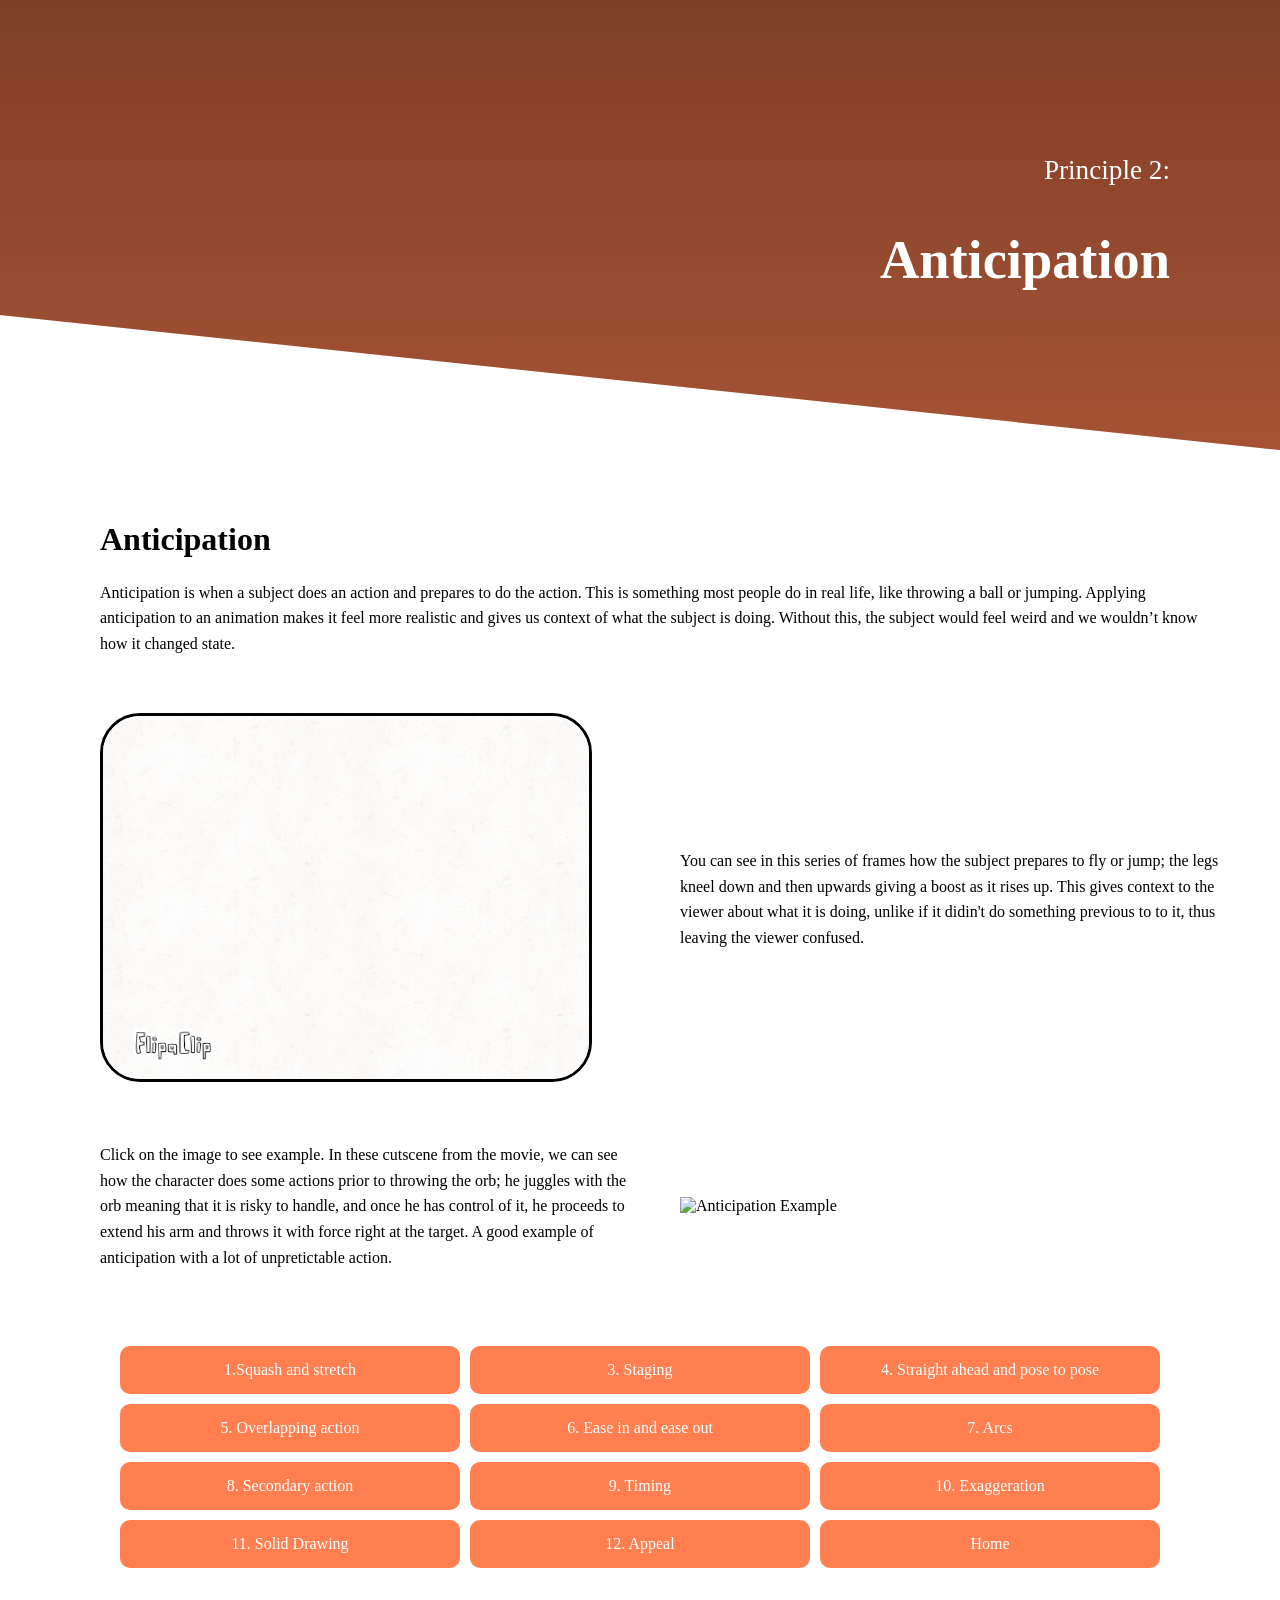
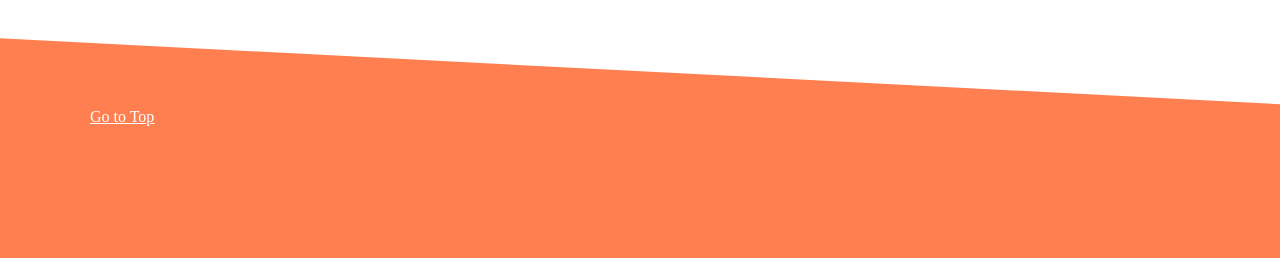
==== anticipation.html @ 8f495430 "Add files via upload" ====
<!DOCTYPE html>
<html lang="en">

<head>

    <meta charset="UTF-8">
    <meta name="viewport" content="width=device-width, initial-scale=1.0">
    <title>12 Principles of Animation: Anticipation</title>
    <link rel="stylesheet" href="css/styling.css">
    

</head>


<body>

    <header class = "principle-header">

      
        <div class = "clipped-container">
            <div class="header-container-principle">
    
                <p>Principle 2:</p>
                <h1> Anticipation</h1>
    
            </div>
            </div>

        </header>

    <nav id="sticky-header">

        <div class="sticky-header-principle">

    
            <a href="#top">Go to Top</a>
            

        </div>

  
    </nav>



    <div class = "clipped-container">

        <main id= "first-hierarchy" >

            <div class="spaceA">
                <h1> Anticipation</h1>
            
                <p>
                    Anticipation is when a subject does an action and prepares to do the action. 
                    This is something most people do in real life, like throwing a ball or jumping. 
                    Applying anticipation to an animation makes it feel more realistic and gives us 
                    context of what the subject is doing. Without this, the subject would feel weird 
                    and we wouldn’t know how it changed state.
                </p>
             </div>
        
                <picture class = "spaceB">
                   
                    <source srcset="pics/anticipate1still.jpg" media="(prefers-reduced-motion: reduce)">
                    <img class = "pre-madeGIF " src="pics/anticipate.GIF" style= "width: 90%;" alt="A body preparing to fly" />
                </picture>
        
          
                <p class ="spaceC"> 
                    You can see in this series of frames how the subject prepares to fly or jump; the legs kneel down 
                    and then upwards giving a boost as it rises up. This gives context to the viewer about what it is doing, 
                    unlike if it didin't do something previous to to it, thus leaving the viewer confused.
                </p>

               <!-- <iframe class ="spaceD" width="560" height="315" src="https://www.youtube.com/embed/TDGiQFRb-og?si=HS0y7c9Oo-D2xTTH" title="Anticipation Example" frameborder="0" allow="accelerometer; autoplay; clipboard-write; encrypted-media; gyroscope; picture-in-picture; web-share" referrerpolicy="strict-origin-when-cross-origin" allowfullscreen></iframe>-->
               <img class ="spaceD" style= "width: 90%;" src="anticShot.png" alt="Anticipation Example">

               <p class="spaceE"> Click on the image to see example. In these cutscene from the movie, we can see how the character does some actions prior to throwing the orb; 
                he juggles with the orb meaning that it is risky to handle, and once he has control of it, he proceeds to extend his arm and 
                throws it with force right at the target. A good example of anticipation with a lot of unpretictable action. 
               </p>


            </main>
    
             <div class = "principles-index">
            <!--grid tabs goes here-->
  
           
            <a href="squashNstretch.html">1.Squash and stretch</a>
            <a href="staging.html"> 3. Staging</a>
            <a href="straightPose.html"> 4. Straight ahead and pose to pose</a>
            <a href="overlap.html">5. Overlapping action </a>
            <a href="easeinNout.html"> 6. Ease in and ease out</a>
            <a href="arcs.html">7. Arcs</a>
            <a href="secondary.html"> 8. Secondary action</a>
            <a href="timing.html"> 9. Timing</a>
            <a href="exaggeration.html">10. Exaggeration</a>
            <a href="solidDrawing.html">11. Solid Drawing</a>
            <a href="appeal.html">12. Appeal</a>
            <a href="index.html"> Home </a>
   
    </div>


    </div>


      <footer>  

        <div class="skipMain">
            <a href="#top">Go to Top</a>
        </div>
       </footer>


       <script src="js/code.js"></script>

</body>
</html>
---- css/styling.css ----
@font-face {
    font-family: "Comfortaa";
    src: url(../fonts/Comfortaa-Bold.ttf) format('truetype');
    src: url(../fonts/Comfortaa-Light.ttf) format('truetype');
    src: url(../fonts/Comfortaa-Regular.ttf) format('truetype');

}

html{

    scroll-behavior: smooth;
  }
  
body{

    font-family: "Comfortaa", regular;
    font-size: 100%;
    margin: 0;
    padding: 0;


}

iframe {

    width: 90%;
}

p {
    line-height: 1.6; 
  }


  
   .home-header {
    height: 50vh;
    background-image: url("../pics/steamboat.jpg");
    background-size: cover;
    background-position: center;
    display: flex;
    clip-path: polygon(
        0 0,
    100% 0,
    100% 100%,
    0 70%
    );
  }
  
  
   .home-header::before {
      content: '';
      position: absolute;
      top: 0;
      left: 0;
      right: 0;
      bottom: 0;
      overflow: hidden;
      /* Add your gradient or solid color overlay here */
      background: linear-gradient(to bottom, rgba(0, 0, 0, 0.5), rgba(0, 0, 0, 0.2)); 
      /*background-color: white;*/
      z-index: -1; /* Puts the overlay behind the header content */
      /*transform: skewY(-6deg); */
      /*transform-origin: bottom left;*/
  }
    


    .principle-header {
    height: 50vh; 
    background-color: coral;
    background-size: cover;
    background-position: center;
    display: flex;
    justify-content: flex-end; /* Aligns content to the right end of the container */
    align-items: center; 
    clip-path: polygon(
        0 0,
    100% 0,
    100% 100%,
    0 70%
    );


  }


  
    .principle-header::before {
      content: '';
      position: absolute;
      top: 0;
      left: 0;
      right: 0;
      bottom: 0;
      overflow: hidden;
      /* Add your gradient or solid color overlay here */
      background: linear-gradient(to bottom, rgba(0, 0, 0, 0.5), rgba(0, 0, 0, 0.2)); 
      /*background-color: white;*/
      z-index: -1; /* Puts the overlay behind the header content */
      /*transform: skewY(-6deg); */
      /*transform-origin: bottom left;*/
  }


#sticky-header{

    position:fixed;
    display: flex;
    align-items: center;
       flex-direction: row;
    background-color: gray;
    border-radius: 10px;
    padding: 0px;
    margin:0px;
  text-align: center;
  height: 90px;
  top: -1000px;
  width:200px;
  right:10%;
  justify-content: center ;
  z-index: 1000;
  transition: top 0.3s; 


}

    #sticky-header.sticky {
        top: 0;
        }
        
.sticky-header-principle{

    display: flex;
    flex-direction: row;
    padding:10px;
    margin-left: 20px;
    margin-right: 20px;
    align-items:center;

}

.sticky-header-principle h1{

 

        font-size: 80%;
        text-align: right; 
        margin:0;
        padding:30px;
        color:white;
    
    

}

.sticky-header-principle a{

 

    font-size: 90%;
    text-align: right; 
    margin:0;
    padding:30px;
    color:white;



}
.sticky-header-principle p{

 

    font-size: 00%;
    text-align: right; 
    margin:0;
    padding:30px;
    color:white;



}

    #home-title-picture{

    display: grid;
    grid-template-columns: auto;

  }

  
.header-container-principle{

    font-size: 120%;
    text-align: right; 
    margin:0;
    padding:30px;
    color:white;


}






/*.skewed-bg {
   
    top: 0;
    bottom: 0;
    right: 0;
    left: 0;
    width: 100%;
    height: 100%;
    background-color: #36D1DC; 
    transform: skewY(-6deg); 
    transform-origin: top left;
}*/



.clipped-container{ 
margin-left: 70px;
margin-right: 70px;
margin-top: 30px;
margin-bottom: 30px;

}
#index-hierarchy{
    
    width:100%;
    display: grid;
    grid-template-columns: 1fr;
    row-gap:10px;
    column-gap: 10px;
    padding:10px;
    justify-content: center;
    text-align: left;
    align-items:center;
    object-fit: cover;
       

}

.spaceA { grid-area: spaceA; }
.spaceB { grid-area: spaceB; }
.spaceC { grid-area: spaceC; }
.spaceD { grid-area: spaceD; }
.spaceE { grid-area: spaceE; }
.spaceF { grid-area: spaceF; }
.spaceG { grid-area: spaceG; }
.spaceH { grid-area: spaceH; }
.spaceI { grid-area: spaceI; }


#first-hierarchy{

    width:100%;
    display: grid;
    grid-template-columns: 1fr;
    grid-template-areas:
    'spaceA'
    'spaceB'
    'spaceC'
    'spaceD'
    'spaceE';
    row-gap:10px;
    column-gap: 10px;
    padding:10px;
    justify-content: center;
    align-items:center;
    object-fit: cover;

}

#second-hierarchy{

    width: 100%;
    display: grid;
    grid-template-columns: 1fr;
    grid-template-areas:
    'spaceA'
    'spaceB'
    'spaceC';
    row-gap:10px;
    column-gap: 10px;
    padding:10px;
    justify-content: center;
    align-items:center;
    object-fit: cover;
    
}

#third-hierarchy{

    width:100%;
    display: grid;
    grid-template-columns: 1fr;
    grid-template-areas:
    'spaceA'
    'spaceB'
    'spaceC'
    'spaceD'
    'spaceE'
    'spaceF'
    'spaceG'
    'spaceH'
    'spaceI';
    row-gap:10px;
    column-gap: 10px;
    padding:10px;
    justify-content: center;
    align-items:center;
    object-fit: cover;
    
}

#fourth-hierarchy{

    width: 100%;
    display: grid;
    grid-template-columns: 1fr;
    grid-template-areas:
    'spaceA'
    'spaceB'
    'spaceC'
    'spaceD'
    'spaceE'
    'spaceF'
    'spaceG';
    row-gap:10px;
    column-gap: 10px;
    padding:10px;
    justify-content: center;
    align-items:center;
    object-fit: cover;
    
}

#fifth-hierarchy{

    width:100%;
    display: grid;
    grid-template-columns: 1fr;
    grid-template-areas:
    'spaceA'
    'spaceB'
    'spaceC'
    'spaceD'
    'spaceE'
    'spaceF'
    'spaceG'
    'spaceH'
    'spaceI';
    row-gap:10px;
    column-gap: 10px;
    padding:10px;
    justify-content: center;
    align-items:center;
    object-fit: cover;
    
}



.pre-madeGIF{

 border-radius: 40px;
 border: 3px solid black;
 width: 90%;
 

}

.principles-index{


    display: grid;
   grid-template-columns: auto;
   text-align: center;
 
   row-gap: 10px;
   column-gap: 10px;


}

.principles-index a {

   color: white;
   background-color: coral;
   text-decoration: none;
   padding: 15px;
   display: block;
   text-align: center;
   border-radius: 10px;

}

.principles-index a:hover{

    color: coral;
    background-color: rgb(255, 199, 178);
    border: none;
    text-decoration: none;
    padding: 15px;
    display: block;
    text-align: center;
    border-radius: 10px;
 
}

footer{

    height: 20vh;
    align-items: center; 
    background-color: coral;
    padding: 20px;
    clip-path: polygon(
        0 0,   
        100% 30%,  
        100% 100%,  
        0 100%  
    );



}

.skipMain{

    margin-left: 70px;
    margin-right: 70px;
    margin-top: 50px;
    margin-bottom: 50px;

}


footer a{

    font-size: 100%;
    color: white;
    text-emphasis: none;

  

}

@media all and (min-width:760px){

       
   /* .sticky-header{

      top: 0px;


      
      }*/

    #home-title-picture{

    
        display: grid;
        grid-template-columns: 1fr 1fr;

    
      }

    #home-title-picture > :last-child{

        justify-self:right;
    }

    #home-title-picture h1{

        font-size: 300%;

    }
    

    .header-container-principle{

        font-size: 150%;
        text-align: right; 
        margin: 0;
        padding:30px; /* Remove default margin for h1 */
        color:white;
    
    }

    .clipped-container{ 
    margin-left: 80px;
    margin-right: 80px;
    margin-top: 30px;
    margin-bottom: 30px;
    
    }

    .index-hierarchy{

        display: grid;
        grid-template-columns: 1fr 1fr;
        margin: 20px;
        row-gap:10px;
        column-gap: 10px;
        padding:10px;
        justify-content: center;
        align-items:center;
        object-fit: cover;
           
    
    }

    .index-hierarchy > :first-child{

      grid-column: 1 / span 2;

  }

  


#first-hierarchy{

    display: grid;
    grid-template-columns: 1fr 1fr;
    grid-template-areas:
    'spaceA spaceA'
    'spaceB spaceC'
    'spaceE spaceD';
    row-gap:40px;
    column-gap: 40px;
    padding:20px;
    justify-content: center;
    align-items:center;
    object-fit: cover;

}

#second-hierarchy{

    display: grid;
    grid-template-columns: 1fr 1fr;
    grid-template-areas:
    'spaceA spaceA'
    'spaceB spaceC';
    row-gap:40px;
    column-gap: 40px;
    padding:20px;
    justify-content: center;
    align-items:center;
    object-fit: cover;
    
}

#third-hierarchy{

    display: grid;
    grid-template-columns: 1fr 1fr;
    grid-template-areas:
    'spaceA spaceA'
    'spaceB spaceC'
    'spaceD spaceD'
    'spaceE spaceF'
    'spaceG spaceG'
    'spaceH spaceI';
    row-gap:40px;
    column-gap: 40px;
    padding:20px;
    justify-content: center;
    align-items:center;
    object-fit: cover;
    
}

#fourth-hierarchy{

    display: grid;
    grid-template-columns: 1fr 1fr;
    grid-template-areas:
    'spaceA spaceA'
    'spaceB spaceC'
    'spaceE spaceD'
    'spaceF spaceG';
    row-gap:40px;
    column-gap: 40px;
    padding:20px;
    justify-content: center;
    align-items:center;
    object-fit: cover;
    
}

#fifth-hierarchy{


    display: grid;
    grid-template-columns: 1fr 1fr;
    grid-template-areas:
    'spaceA spaceA'
    'spaceB spaceC'
    'spaceE spaceD'
    'spaceF spaceG'
    'spaceI spaceH';
    row-gap:40px;
    column-gap: 40px;
    padding:20px;
    justify-content: center;
    align-items:center;
    object-fit: cover;
    
}

iframe {

    width: 90%;
    padding: 5px;
    object-fit: cover;
    align-items: center;
}

  

  .principles-index{

    display: grid;
    grid-template-columns: 1fr 1fr;
    padding: 40px;
    text-align: center;
    row-gap: 10px;
    column-gap: 10px;

  }



}

@media all and (min-width:998px){

    #home-title-picture h1{

        font-size: 350%;

    }
    


    .header-container-principle{

        font-size: 170%;
      
    
    
    }

    .principles-index{

        display: grid;
        grid-template-columns: 1fr 1fr 1fr;
        text-align: center;
        row-gap: 10px;
        column-gap: 10px;
    
      }
    


}

@media screen and (prefers-reduced-motion:reduce){

    html{

        scroll-behavior: auto;
      
      }


#sticky-header{

    transition: none;

}

#sticky-header.sticky {
top: 0; /* Pop into view */
}

    
}

@media (prefers-color-scheme:dark){

   body{
  
    background: rgb(87, 87, 87);

   }
  
    .clipped-container{

    color: white;

  }

   #sticky-header{

   
    background-color: white;

   }

   #sticky-header a{

    color:coral;

   }

.pre-madeGIF{

    border-radius: 40px;
    border: none;
    width: 90%;
    
   
   }

   .principle-header{

    background-color: coral;


   }


   .principle-header::before {

    background: linear-gradient(to bottom, rgba(149, 149, 149, 0.5), rgba(255, 255, 255, 0.2)); 
    
}

.header-container-principle{

   
    color:rgb(145, 71, 45);


}


      

}
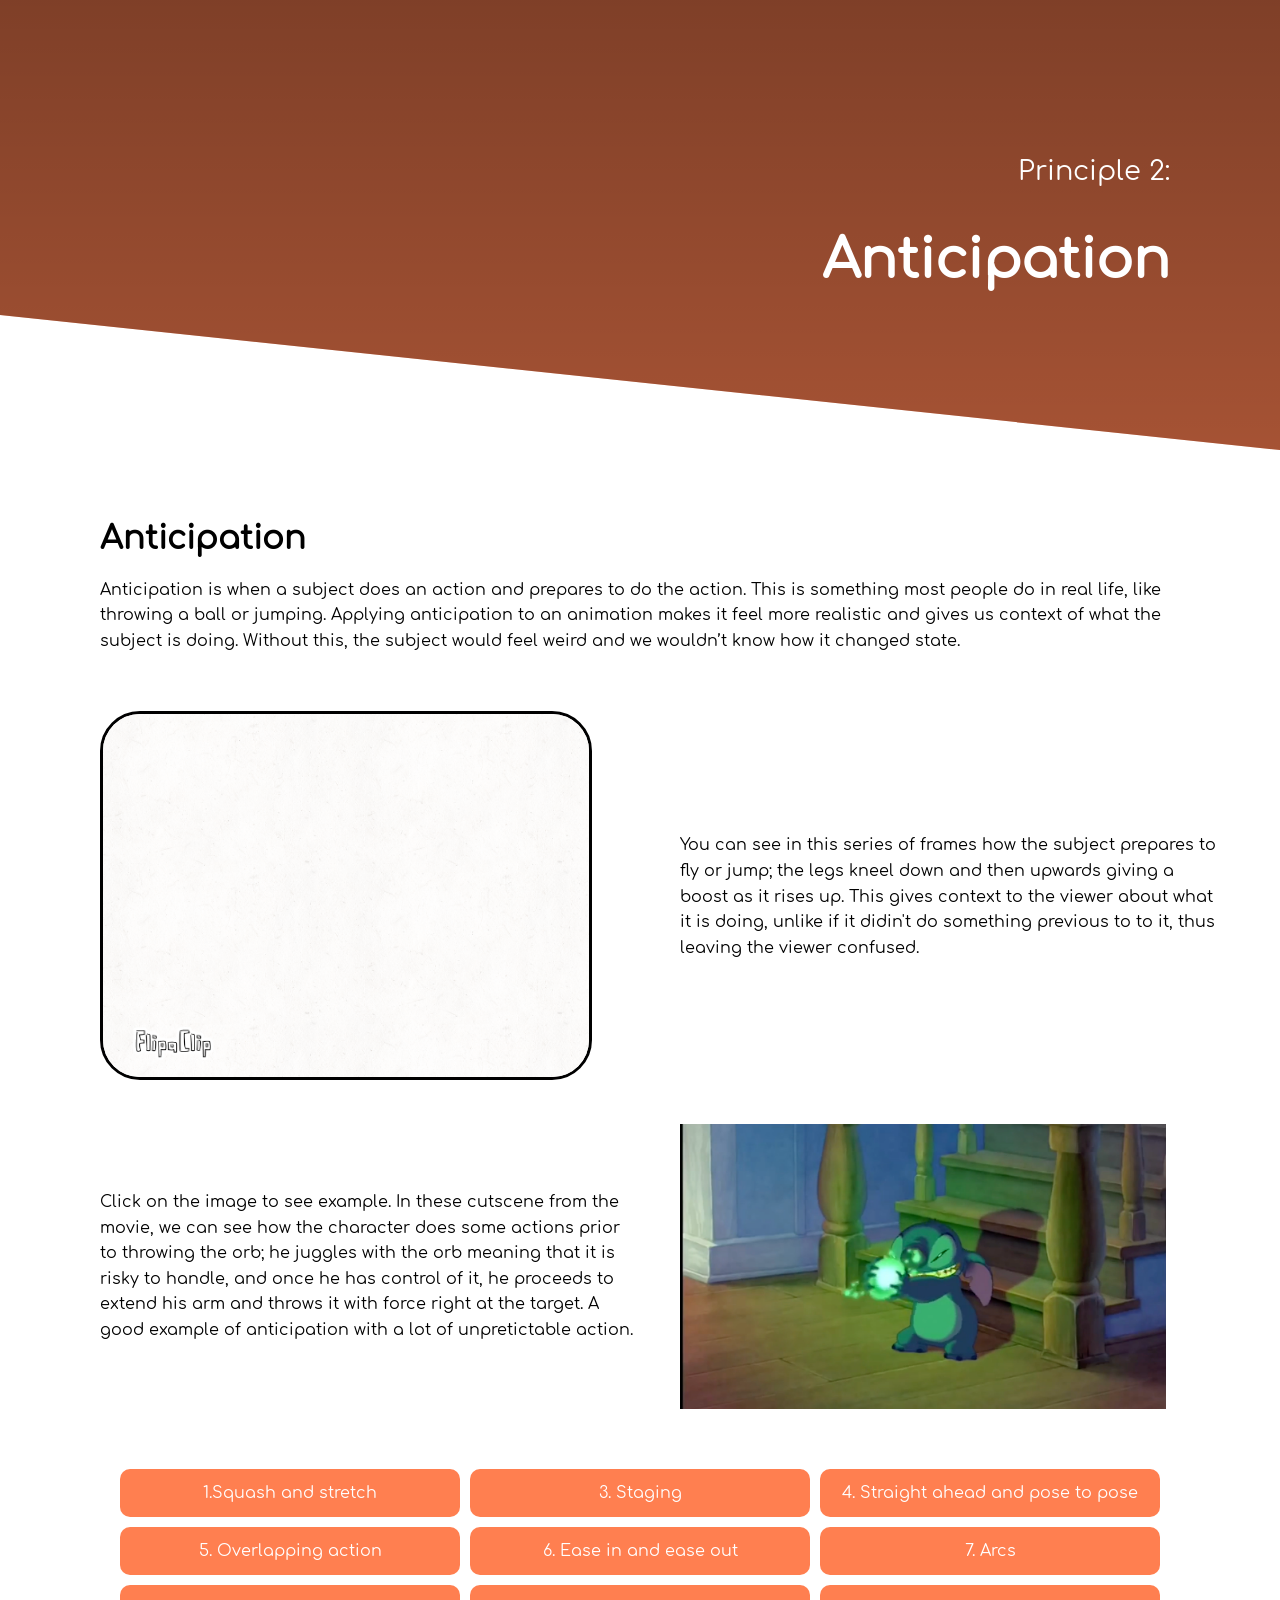
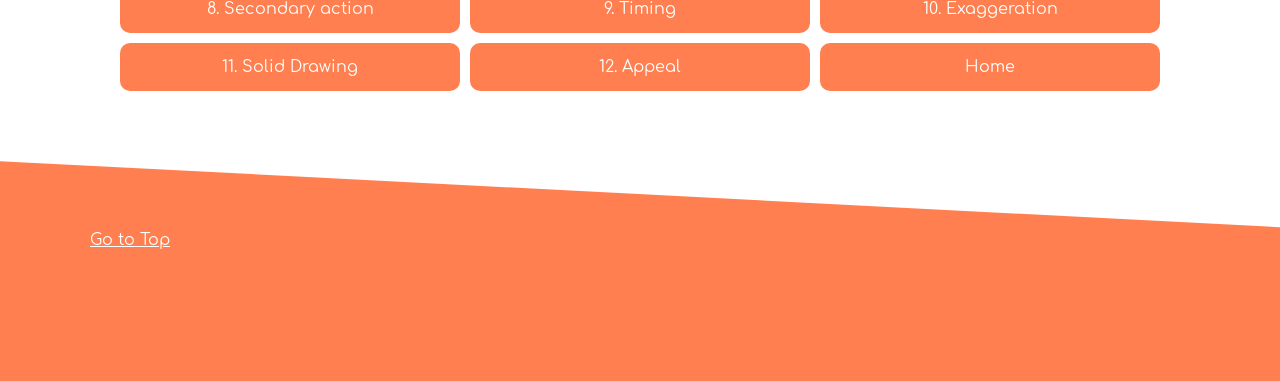
==== commit c77f4741: "Update anticipation.html" ====
--- a/anticipation.html
+++ b/anticipation.html
@@ -73,7 +73,7 @@
                 </p>
 
                <!-- <iframe class ="spaceD" width="560" height="315" src="https://www.youtube.com/embed/TDGiQFRb-og?si=HS0y7c9Oo-D2xTTH" title="Anticipation Example" frameborder="0" allow="accelerometer; autoplay; clipboard-write; encrypted-media; gyroscope; picture-in-picture; web-share" referrerpolicy="strict-origin-when-cross-origin" allowfullscreen></iframe>-->
-               <img class ="spaceD" style= "width: 90%;" src="anticShot.png" alt="Anticipation Example">
+               <img class ="spaceD" style= "width: 90%;" src="pics/anticShot.png" alt="Anticipation Example">
 
                <p class="spaceE"> Click on the image to see example. In these cutscene from the movie, we can see how the character does some actions prior to throwing the orb; 
                 he juggles with the orb meaning that it is risky to handle, and once he has control of it, he proceeds to extend his arm and 
@@ -117,4 +117,4 @@
        <script src="js/code.js"></script>
 
 </body>
-</html>+</html>
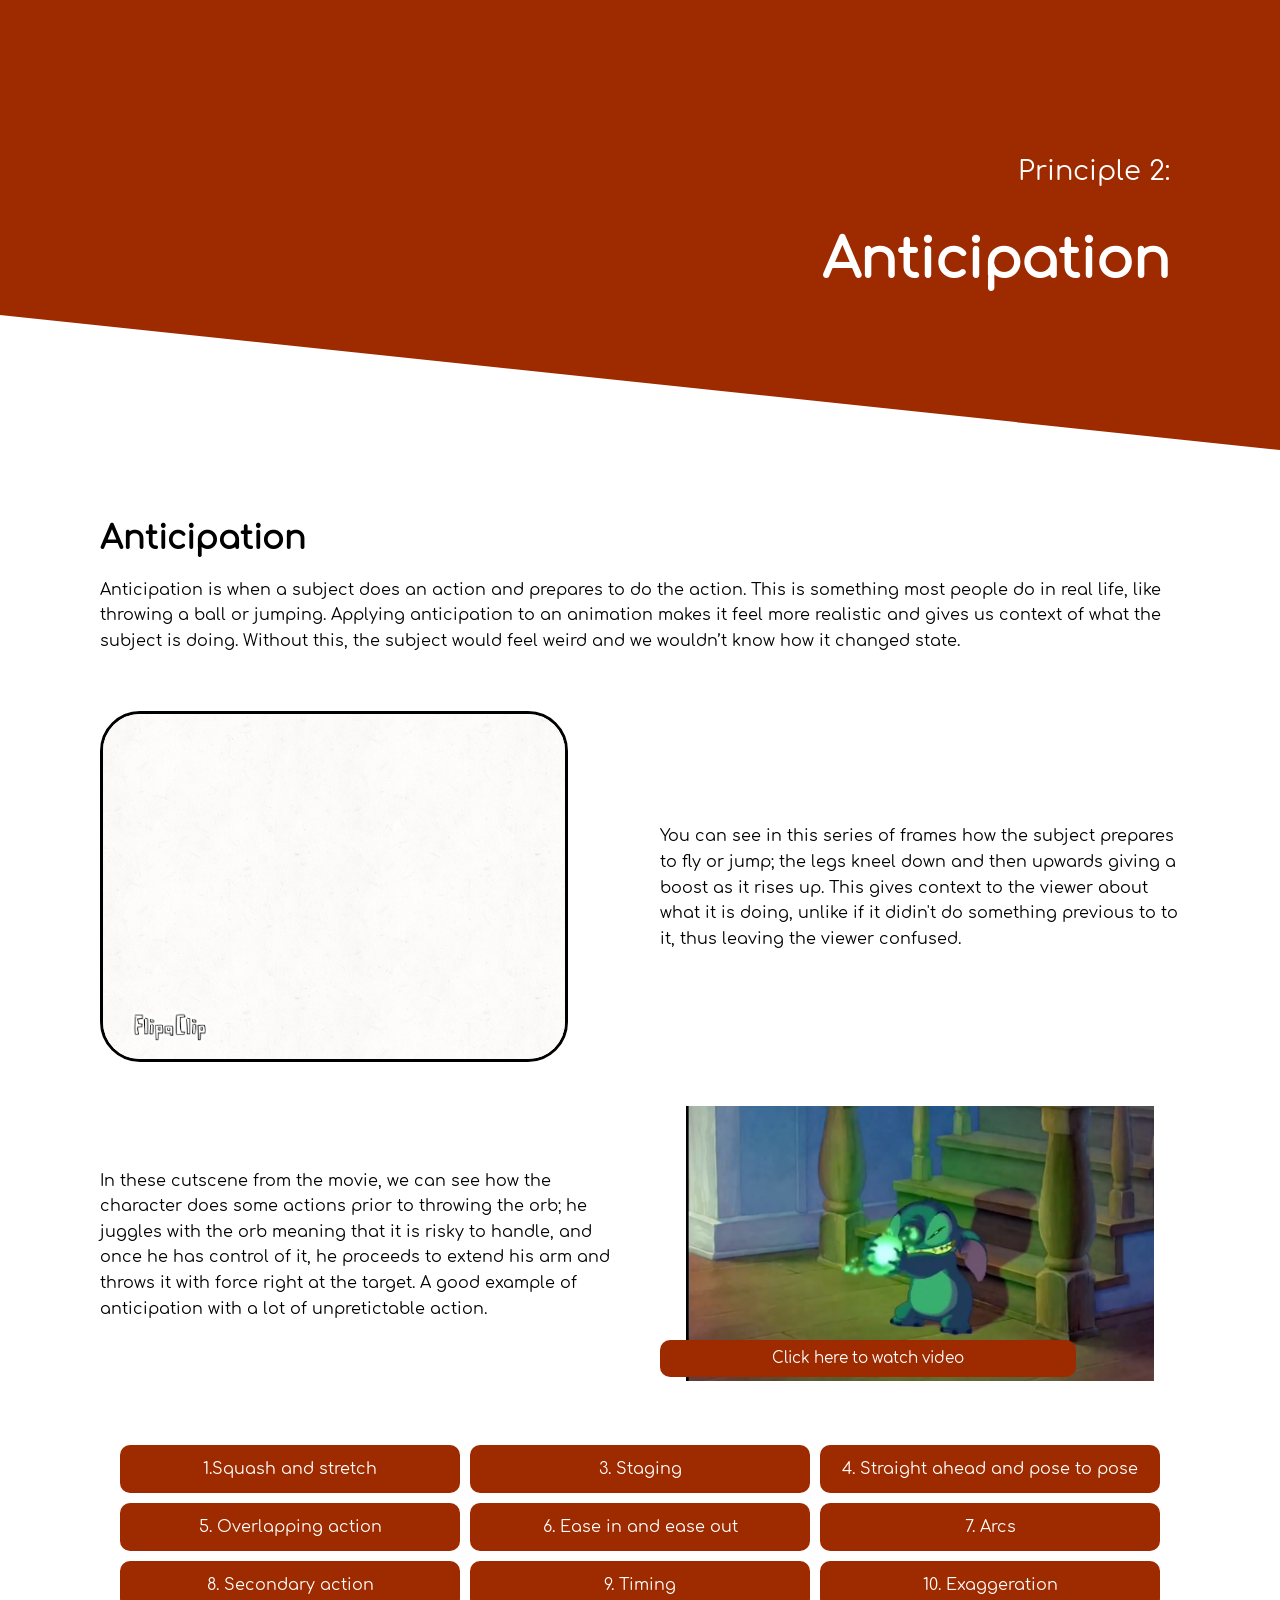
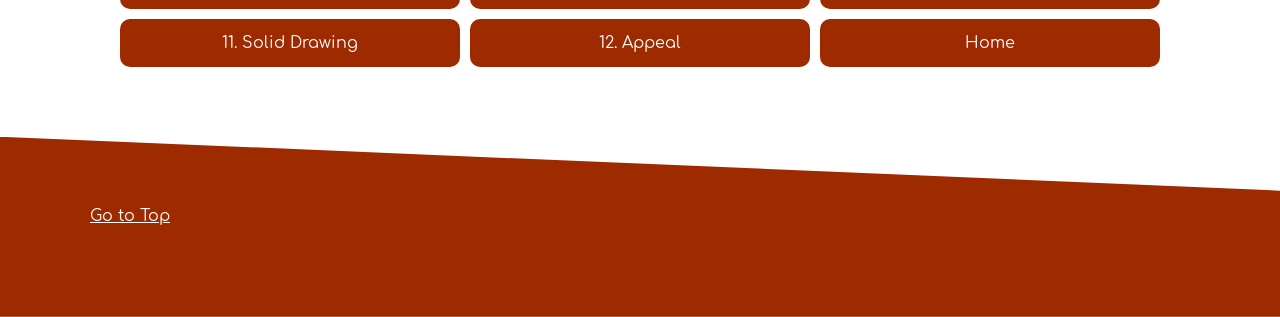
==== commit c538b1ea: "Update anticipation.html" ====
--- a/anticipation.html
+++ b/anticipation.html
@@ -73,9 +73,11 @@
                 </p>
 
                <!-- <iframe class ="spaceD" width="560" height="315" src="https://www.youtube.com/embed/TDGiQFRb-og?si=HS0y7c9Oo-D2xTTH" title="Anticipation Example" frameborder="0" allow="accelerometer; autoplay; clipboard-write; encrypted-media; gyroscope; picture-in-picture; web-share" referrerpolicy="strict-origin-when-cross-origin" allowfullscreen></iframe>-->
-               <img class ="spaceD" style= "width: 90%;" src="pics/anticShot.png" alt="Anticipation Example">
-
-               <p class="spaceE"> Click on the image to see example. In these cutscene from the movie, we can see how the character does some actions prior to throwing the orb; 
+               <figure class="spaceD">
+               <a href=" https://www.youtube.com/watch?v=TDGiQFRb-og" target="_blank" rel="noopener noreferrer"><img style= "width: 90%;" src="pics/anticShot.png" alt="Anticipation Example">
+                <figcaption>Click here to watch video</figcaption></a>
+               </figure>
+               <p class="spaceE"> In these cutscene from the movie, we can see how the character does some actions prior to throwing the orb; 
                 he juggles with the orb meaning that it is risky to handle, and once he has control of it, he proceeds to extend his arm and 
                 throws it with force right at the target. A good example of anticipation with a lot of unpretictable action. 
                </p>
--- a/css/styling.css
+++ b/css/styling.css
@@ -1,220 +1,257 @@
 @font-face {
-    font-family: "Comfortaa";
-    src: url(../fonts/Comfortaa-Bold.ttf) format('truetype');
-    src: url(../fonts/Comfortaa-Light.ttf) format('truetype');
-    src: url(../fonts/Comfortaa-Regular.ttf) format('truetype');
-
-}
+  font-family: "Comfortaa";
+  src: url(../fonts/Comfortaa-Bold.ttf) format('truetype');
+  src: url(../fonts/Comfortaa-Light.ttf) format('truetype');
+  src: url(../fonts/Comfortaa-Regular.ttf) format('truetype');
+
+}
+
 
 html{
 
-    scroll-behavior: smooth;
-  }
-  
+scroll-behavior: smooth;
+box-sizing:border-box;
+}
+* {
+
+    box-sizing: inherit;
+}
+
+
 body{
 
-    font-family: "Comfortaa", regular;
-    font-size: 100%;
-    margin: 0;
-    padding: 0;
+  font-family: "Comfortaa", regular;
+  font-size: 100%;
+  margin: 0;
+  padding: 0;
 
 
 }
 
 iframe {
 
-    width: 90%;
+  width: 90%;
 }
 
 p {
-    line-height: 1.6; 
-  }
-
-
-  
-   .home-header {
-    height: 50vh;
-    background-image: url("../pics/steamboat.jpg");
-    background-size: cover;
-    background-position: center;
-    display: flex;
-    clip-path: polygon(
-        0 0,
-    100% 0,
-    100% 100%,
-    0 70%
-    );
-  }
-  
-  
-   .home-header::before {
-      content: '';
-      position: absolute;
+  line-height: 1.6; 
+}
+
+
+
+ .home-header {
+  height: 50vh;
+  background-image: url("../pics/steamboat.jpg");
+  background-size: cover;
+  background-position: center;
+  display: flex;
+  clip-path: polygon(
+      0 0,
+  100% 0,
+  100% 100%,
+  0 70%
+  );
+}
+
+
+ .home-header::before {
+    content: '';
+    position: absolute;
+    top: 0;
+    left: 0;
+    right: 0;
+    bottom: 0;
+    overflow: hidden;
+    /* Add your gradient or solid color overlay here */
+    background: linear-gradient(to bottom, rgba(0, 0, 0, 0.5), rgba(0, 0, 0, 0.2)); 
+    /*background-color: white;*/
+    z-index: -1; /* Puts the overlay behind the header content */
+    /*transform: skewY(-6deg); */
+    /*transform-origin: bottom left;*/
+}
+  
+
+
+  .principle-header {
+  height: 50vh; 
+  background-color:#9E2A00;
+  background-size: cover;
+  background-position: center;
+  display: flex;
+  justify-content: flex-end; /* Aligns content to the right end of the container */
+  align-items: center; 
+  clip-path: polygon(
+      0 0,
+  100% 0,
+  100% 100%,
+  0 70%
+  );
+
+
+}
+
+
+
+ /* .principle-header::before {
+    content: '';
+    position: absolute;
+    top: 0;
+    left: 0;
+    right: 0;
+    bottom: 0;
+    overflow: hidden;
+    /* Add your gradient or solid color overlay here */
+   /* background: linear-gradient(to bottom, rgba(0, 0, 0, 0.5), rgba(0, 0, 0, 0.4)); 
+
+    z-index: -1; /* Puts the overlay behind the header content */
+    /*transform: skewY(-6deg); */
+    /*transform-origin: bottom left;
+}*/
+
+#sticky-header{
+
+  
+  /*position:fixed;
+  display: flex;
+  align-items: center;
+
+     flex-direction: row;
+  background-color: gray;
+  border-radius: 10px;
+  padding: 0px;
+  margin:0px;
+text-align: center;
+height: 90px;
+top: -1000px;
+width:200px;
+right:10%;
+justify-content: center ;
+z-index: 1000;
+  clip-path: polygon(
+  0 0,   
+  100% 30%,  
+  100% 100%,  
+  0 100%  
+);*/
+
+background-image: url('../pics/steamboat.jpg');
+background-size: cover;
+background-position: center;
+position:  fixed; /* Essential for positioning the pseudo-element overlay */
+display: flex;
+justify-content: flex-end; /* Aligns content to the right */
+align-items: center; 
+
+color: white;
+padding: 20px;
+text-align: center;
+height: 90px;
+top: -1000px;
+width:100%;
+z-index: 1000;
+clip-path: polygon(
+0 0,   
+100% 0%,  
+100% 100%,  
+0 20%  );
+
+transition: top 0.3s; 
+
+
+}
+#sticky-header::before {
+  content: '';
+  position: absolute;
+  top: 0;
+  left: 0;
+  right: 0;
+  bottom: 0;
+  /* Add your gradient or solid color overlay here */
+  background: linear-gradient(to bottom, rgba(0, 0, 0, 0.7), rgba(0, 0, 0, 0.4)); 
+  z-index: -1; /* Puts the overlay behind the header content */
+}
+
+
+
+  #sticky-header.sticky {
       top: 0;
-      left: 0;
-      right: 0;
-      bottom: 0;
-      overflow: hidden;
-      /* Add your gradient or solid color overlay here */
-      background: linear-gradient(to bottom, rgba(0, 0, 0, 0.5), rgba(0, 0, 0, 0.2)); 
-      /*background-color: white;*/
-      z-index: -1; /* Puts the overlay behind the header content */
-      /*transform: skewY(-6deg); */
-      /*transform-origin: bottom left;*/
-  }
-    
-
-
-    .principle-header {
-    height: 50vh; 
-    background-color: coral;
-    background-size: cover;
-    background-position: center;
-    display: flex;
-    justify-content: flex-end; /* Aligns content to the right end of the container */
-    align-items: center; 
-    clip-path: polygon(
-        0 0,
-    100% 0,
-    100% 100%,
-    0 70%
-    );
-
-
-  }
-
-
-  
-    .principle-header::before {
-      content: '';
-      position: absolute;
-      top: 0;
-      left: 0;
-      right: 0;
-      bottom: 0;
-      overflow: hidden;
-      /* Add your gradient or solid color overlay here */
-      background: linear-gradient(to bottom, rgba(0, 0, 0, 0.5), rgba(0, 0, 0, 0.2)); 
-      /*background-color: white;*/
-      z-index: -1; /* Puts the overlay behind the header content */
-      /*transform: skewY(-6deg); */
-      /*transform-origin: bottom left;*/
-  }
-
-
-#sticky-header{
-
-    position:fixed;
-    display: flex;
-    align-items: center;
-       flex-direction: row;
-    background-color: gray;
-    border-radius: 10px;
-    padding: 0px;
-    margin:0px;
-  text-align: center;
-  height: 90px;
-  top: -1000px;
-  width:200px;
-  right:10%;
-  justify-content: center ;
-  z-index: 1000;
-  transition: top 0.3s; 
-
-
-}
-
-    #sticky-header.sticky {
-        top: 0;
-        }
-        
+      }
+      
+      
 .sticky-header-principle{
 
-    display: flex;
-    flex-direction: row;
-    padding:10px;
-    margin-left: 20px;
-    margin-right: 20px;
-    align-items:center;
-
-}
-
-.sticky-header-principle h1{
-
+  display: flex;
+  border-radius: 5px;
+  flex-direction: row;
+  padding:10px;
+  margin-left: 20px;
+  margin-right: 40px;
+  align-items:center;
+
+}
+
+
+
+.sticky-header-principle a{
+
+
+
+  font-size: 90%;
+  text-align: right; 
+  margin:0;
+  padding:10px;
+  color: #9E2A00;
+  border-radius:20px;
+  background-color: white;
+
+
+
+
+}
+
+
+  #home-title-picture{
+
+  display: grid;
+  grid-template-columns: auto;
+
+}
+
+#home-title-picture h2{
+
+  font-size: 120%;
+
+}
+
+
+
+.header-container-principle{
+
+  font-size: 100%;
+  text-align: right; 
+  margin:0;
+  padding:0px;
+  color:white;
+
+
+}
+
+
+
+
+
+
+/*.skewed-bg {
  
-
-        font-size: 80%;
-        text-align: right; 
-        margin:0;
-        padding:30px;
-        color:white;
-    
-    
-
-}
-
-.sticky-header-principle a{
-
- 
-
-    font-size: 90%;
-    text-align: right; 
-    margin:0;
-    padding:30px;
-    color:white;
-
-
-
-}
-.sticky-header-principle p{
-
- 
-
-    font-size: 00%;
-    text-align: right; 
-    margin:0;
-    padding:30px;
-    color:white;
-
-
-
-}
-
-    #home-title-picture{
-
-    display: grid;
-    grid-template-columns: auto;
-
-  }
-
-  
-.header-container-principle{
-
-    font-size: 120%;
-    text-align: right; 
-    margin:0;
-    padding:30px;
-    color:white;
-
-
-}
-
-
-
-
-
-
-/*.skewed-bg {
-   
-    top: 0;
-    bottom: 0;
-    right: 0;
-    left: 0;
-    width: 100%;
-    height: 100%;
-    background-color: #36D1DC; 
-    transform: skewY(-6deg); 
-    transform-origin: top left;
+  top: 0;
+  bottom: 0;
+  right: 0;
+  left: 0;
+  width: 100%;
+  height: 100%;
+  background-color: #36D1DC; 
+  transform: skewY(-6deg); 
+  transform-origin: top left;
 }*/
 
 
@@ -225,20 +262,25 @@
 margin-top: 30px;
 margin-bottom: 30px;
 
-}
+
+}
+
+
 #index-hierarchy{
-    
-    width:100%;
-    display: grid;
-    grid-template-columns: 1fr;
-    row-gap:10px;
-    column-gap: 10px;
-    padding:10px;
-    justify-content: center;
-    text-align: left;
-    align-items:center;
-    object-fit: cover;
-       
+  
+
+  width: 100%;
+  display: grid;
+  grid-template-columns: 1fr;
+  row-gap:10px;
+  column-gap: 10px;
+  padding:10px;
+  justify-content: center;
+  text-align: left;
+  align-items:center;
+  object-fit: cover;
+
+     
 
 }
 
@@ -255,507 +297,1143 @@
 
 #first-hierarchy{
 
-    width:100%;
-    display: grid;
-    grid-template-columns: 1fr;
-    grid-template-areas:
-    'spaceA'
-    'spaceB'
-    'spaceC'
-    'spaceD'
-    'spaceE';
-    row-gap:10px;
-    column-gap: 10px;
-    padding:10px;
-    justify-content: center;
-    align-items:center;
-    object-fit: cover;
+  width:100%;
+  display: grid;
+  grid-template-columns: 1fr;
+  grid-template-areas:
+  'spaceA'
+  'spaceB'
+  'spaceC'
+  'spaceD'
+  'spaceE';
+  row-gap:10px;
+  column-gap: 10px;
+  padding:10px;
+  justify-content: center;
+  align-items:center;
+  object-fit: cover;
 
 }
 
 #second-hierarchy{
 
-    width: 100%;
-    display: grid;
-    grid-template-columns: 1fr;
-    grid-template-areas:
-    'spaceA'
-    'spaceB'
-    'spaceC';
-    row-gap:10px;
-    column-gap: 10px;
-    padding:10px;
-    justify-content: center;
-    align-items:center;
-    object-fit: cover;
+  width: 100%;
+  display: grid;
+  grid-template-columns: 1fr;
+  grid-template-areas:
+  'spaceA'
+  'spaceB'
+  'spaceC';
+  row-gap:10px;
+  column-gap: 10px;
+  padding:10px;
+  justify-content: center;
+  align-items:center;
+  object-fit: cover;
+  
+}
+
+#third-hierarchy{
+
+  width:100%;
+  display: grid;
+  grid-template-columns: 1fr;
+  grid-template-areas:
+  'spaceA'
+  'spaceB'
+  'spaceC'
+  'spaceD'
+  'spaceE'
+  'spaceF'
+  'spaceG'
+  'spaceH'
+  'spaceI';
+  row-gap:10px;
+  column-gap: 10px;
+  padding:10px;
+  justify-content: center;
+  align-items:center;
+  object-fit: cover;
+  
+}
+
+#fourth-hierarchy{
+
+  width: 100%;
+  display: grid;
+  grid-template-columns: 1fr;
+  grid-template-areas:
+  'spaceA'
+  'spaceB'
+  'spaceC'
+  'spaceD'
+  'spaceE'
+  'spaceF'
+  'spaceG';
+  row-gap:10px;
+  column-gap: 10px;
+  padding:10px;
+  justify-content: center;
+  align-items:center;
+  object-fit: cover;
+  
+}
+
+#fifth-hierarchy{
+
+  width:100%;
+  display: grid;
+  grid-template-columns: 1fr;
+  grid-template-areas:
+  'spaceA'
+  'spaceB'
+  'spaceC'
+  'spaceD'
+  'spaceE'
+  'spaceF'
+  'spaceG'
+  'spaceH'
+  'spaceI';
+  row-gap:10px;
+  column-gap: 10px;
+  padding:10px;
+  justify-content: center;
+  align-items:center;
+  object-fit: cover;
+  
+}
+
+.types-tab{
+
+/*border: 5px solid  #9E2A00;*/
+width: 100%;
+height:900px;
+margin: 30x 0px 30px 0px;
+outline: 6px solid #9E2A00; 
+border-radius: 15px;
+outline-offset: 0px; 
+
+
+
+}
+
+.types-tab img{
+
+  width: 100%;      /* Image takes the full width of its container */
+  height: auto;     /* Height is automatically calculated to maintain aspect ratio */
+  max-width: 500px
+  
+}
+
+
+
+.sidebar{
+
+
+width:125px;
+flex-shrink: 0;
+
+border: none;
+width: 100%;
+outline: none;
+cursor: pointer;
+
+}
+
+
+.tab-button{
+
+display: block;
+font-family: "Comfortaa", regular;
+padding: 10px;
+color: white;
+background:  #9E2A00;
+border: none;
+width: 100%;
+outline: none;
+cursor: pointer;
+
+}
+
+
+.tab-button:hover{
+
+ color: white;
+ text-decoration: underline;
+
+
+}
+
+.tab-button:active{
+
+background:  rgb(255, 199, 178);
+color: #9E2A00;
+
+
+}
+
+
+.tab-button--active{
+
+ background:  rgb(255, 199, 178);
+color: #9E2A00;
+
+}
+
+.tab-button--active:hover{
+
+ background:  rgb(255, 199, 178);
+color: #9E2A00;
+text-decoration: underline;
+
+}
+
+.tab{
+
+  width:100%;
+  height:80.8%;
+  background-color:  rgb(255, 199, 178);
+  font-size: 80%;
+  color:#9E2A00;
+   display: grid;
+  grid-template-columns: 1fr;
+  padding: 40px;
+  row-gap: 10px; 
+   margin-bottom: 20px;
+  justify-content: center;
+  align-items:center;
+  object-fit: cover;
+  text-align: start;
+  display: none;
+
+
+}
+
+
+.tab h3 {
+
+ font-size:150%;
+     
+}
+
+
+
+
+.tab--active{
+
+  display: grid;
+
+}
+
+
+.pre-madeGIF{
+
+border-radius: 40px;
+border: 3px solid black;
+width: 90%;
+
+
+}
+
+.sidebar{
+
+display: grid;
+flex-shrink: 0;
+
+border: none;
+width: 100%;
+outline: none;
+cursor: pointer;
+
+}
+
+
+/*.scroll-types{
+ --spacer:2rem;
+ display:grid;
+ gap: var(--spacer);
+ grid-auto-flow: column;
+ grid-auto-columns: minmax(250px,21%);
+ padding: 0 var(--spacer) var(--spacer);
+ overflow-x: auto;
+ overscroll-behavior-inline: contain;
+ width:100%;
+ max-width: 100%;
+ display:grid;
+ grid-auto-flow: column;
+ grid-auto-columns: minmax(260px,300px);
+ gap: 2rem;
+ overflow-x: auto;
+ scroll-snap-type: x mandatory;
+
+}
+
+/*.scroll-types{
+
+max-height: 400px;
+max-width: 100%;
+display: flex;
+overflow: auto;
+width:70vw;
+justify-content: center;
+justify-self: center;
+overflow-x: hidden;
+
+}
+
+.slider{
+
+ columns:40ch;
+ max-height: 100%;
+ padding: 10px;
+ overflow-x: auto;
+
+}
+
+.scroll-types::-webkit-scrollbar{
+
+width: 0;
+
+}*/
+
+/*.item{
+
+width:100%;
+
+grid-template-columns: 1fr;
+line-height: 110px;
+text-align: center;
+background-color: rgb(255, 199, 178);
+border: 5px solid  #9E2A00;
+justify-content: center;
+justify-items: center;
+align-items: center;
+border-radius: 10px;
+margin-right:2px;
+/*scroll-snap-align: start;
+display: grid; 
+gap: var(--spacer);
+padding: var(--spacer);
+background: var(--surface-2);
+border-radius: 10px;
+background-color: rgb(255, 199, 178);
+justify-content: center;
+justify-items: center;
+align-items: center;
+
+
+
+
+}
+
+.item > img {
+
+ inline-size: 100%;
+ justify-content: center;
+ aspect-ratio: 16 / 9;
+ object-fit: cover;
+
+
+}
+
+.snaps-inline{
+
+ scroll-snap-type: inline mandatory;
+ transition: 0.3s; 
+
+}
+
+.snaps-inline > *{
+
+scroll-snap-align: start;
+scroll-padding-inline: var(--spacer);
+
+}
+
+.item h3{
+
+font-size: 100%;
+
+color: #9E2A00;
+justify-content: center;
+text-align: center;
+
+}
+
+.item p{
+
+ font-size: 80%;
+ width: 70%;
+ color: #9E2A00;
+ justify-content: center;
+ text-align: center;
+
+}*/
+
+figure {
+  display: inline-block;
+  margin: 0;
+  position: relative;
+  text-align: center;
+  justify-content: center;
+  align-items: center;
+}
+
+figcaption {
+  position: absolute;
+  bottom: 0.5em;
+  left: 0;
+  padding: 10px;
+  color: white;
+  border-radius: 10px;
+  background-color: #9E2A00;
+  width: 80%;
+  font-size: 70%;
+}
+
+.principles-index{
+
+
+  display: grid;
+ grid-template-columns: auto;
+ text-align: center;
+ row-gap: 10px;
+ column-gap: 10px;
+
+
+}
+
+.principles-index a {
+
+ color: white;
+  background-color:#9E2A00;
+ text-decoration: none;
+ padding: 15px;
+ display: block;
+ text-align: center;
+ border-radius: 10px;
+
+}
+
+.principles-index a:hover{
+
+  color: #9E2A00;
+  background-color: rgb(255, 199, 178);
+  border: none;
+  text-decoration: none;
+  padding: 15px;
+  display: block;
+  text-align: center;
+  border-radius: 10px;
+
+}
+
+.principles-index a:focus{
+
+  color: #9E2A00;
+  background-color: rgb(255, 199, 178);
+  border: none;
+  text-decoration: none;
+  padding: 15px;
+  display: block;
+  text-align: center;
+  border-radius: 10px;
+
+}
+
+footer{
+
+  height: 20vh;
+  align-items: center; 
+  background-color:#9E2A00;
+  padding: 20px;
+  clip-path: polygon(
+      0 0,   
+      100% 30%,  
+      100% 100%,  
+      0 100%  
+  );
+
+
+
+}
+
+.skipMain{
+
+  margin-left: 70px;
+  margin-right: 70px;
+  margin-top: 50px;
+  margin-bottom: 50px;
+
+}
+
+
+footer a{
+
+  font-size: 100%;
+  color: white;
+  text-emphasis: none;
+
+
+
+}
+
+/*@media all and (min-width:450px){
+
+  .types-tab{
+  
+  height:670px;
+  
+  
+  
+  }
+  
+  .tab{
+  
+    height:74.2%;
+  
+  
+  }
+  }
+  
+
+@media all and (min-width:500px){
+
+.types-tab{
+
+height:700px;
+
+
+
+}
+
+.tab{
+
+  height:75.5%;
+
+
+}
+}
+
+@media all and (min-width:670px){
+
+  .types-tab{
+  
+  height:750px;
+  
+  
+  
+  }
+  
+  .tab{
+  
+    height:77%;
+  
+  
+  }
+  }
+
+  */
+
+
+@media all and (min-width:420px){
+
+.header-container-principle{
+
+  font-size: 120%;
+  padding:20px;
+
+
+}
+
+  
+}
+
+@media all and (min-width:760px){
+
+     
+ /* .sticky-header{
+
+    top: 0px;
+
+
     
+    }*/
+
+  #home-title-picture{
+
+  
+      display: grid;
+      grid-template-columns: 1fr 1fr;
+
+  
+    }
+
+  #home-title-picture > :last-child{
+
+      justify-self:right;
+  }
+
+  #home-title-picture h1{
+
+      font-size: 300%;
+
+  }
+  
+
+  .header-container-principle{
+
+      font-size: 150%;
+      text-align: right; 
+      margin: 0;
+      padding:30px; /* Remove default margin for h1 */
+      color:white;
+  
+  }
+
+  .clipped-container{ 
+  margin-left: 80px;
+  margin-right: 80px;
+  margin-top: 30px;
+  margin-bottom: 30px;
+  
+  }
+
+  .index-hierarchy{
+
+      display: grid;
+      grid-template-columns: 1fr 1fr;
+      margin: 20px;
+      row-gap:10px;
+      column-gap: 10px;
+      padding:10px;
+      justify-content: center;
+      align-items:center;
+      object-fit: cover;
+         
+  
+  }
+
+  .index-hierarchy > :first-child{
+
+    grid-column: 1 / span 2;
+
+}
+
+
+
+#first-hierarchy{
+
+  display: grid;
+  grid-template-columns: 1fr 1fr;
+  grid-template-areas:
+  'spaceA spaceA'
+  'spaceB spaceC'
+  'spaceE spaceD';
+  row-gap:40px;
+  column-gap: 40px;
+  padding:20px;
+  justify-content: center;
+  align-items:center;
+  object-fit: cover;
+
+}
+
+#second-hierarchy{
+
+  display: grid;
+  grid-template-columns: 1fr 1fr;
+  grid-template-areas:
+  'spaceA spaceA'
+  'spaceB spaceC';
+  row-gap:40px;
+  column-gap: 40px;
+  padding:20px;
+  justify-content: center;
+  align-items:center;
+  object-fit: cover;
+  
 }
 
 #third-hierarchy{
 
-    width:100%;
-    display: grid;
-    grid-template-columns: 1fr;
-    grid-template-areas:
-    'spaceA'
-    'spaceB'
-    'spaceC'
-    'spaceD'
-    'spaceE'
-    'spaceF'
-    'spaceG'
-    'spaceH'
-    'spaceI';
-    row-gap:10px;
-    column-gap: 10px;
-    padding:10px;
-    justify-content: center;
-    align-items:center;
-    object-fit: cover;
+  display: grid;
+  grid-template-columns: 1fr 1fr;
+  grid-template-areas:
+  'spaceA spaceA'
+  'spaceB spaceC'
+  'spaceD spaceD'
+  'spaceE spaceF'
+  'spaceG spaceG'
+  'spaceH spaceI';
+  row-gap:40px;
+  column-gap: 40px;
+  padding:20px;
+  justify-content: center;
+  align-items:center;
+  object-fit: cover;
+  
+}
+
+#fourth-hierarchy{
+
+  display: grid;
+  grid-template-columns: 1fr 1fr;
+  grid-template-areas:
+  'spaceA spaceA'
+  'spaceB spaceC'
+  'spaceE spaceD'
+  'spaceF spaceG';
+  row-gap:40px;
+  column-gap: 40px;
+  padding:20px;
+  justify-content: center;
+  align-items:center;
+  object-fit: cover;
+  
+}
+
+#fifth-hierarchy{
+
+
+  display: grid;
+  grid-template-columns: 1fr 1fr;
+  grid-template-areas:
+  'spaceA spaceA'
+  'spaceB spaceC'
+  'spaceE spaceD'
+  'spaceF spaceG'
+  'spaceI spaceH';
+  row-gap:40px;
+  column-gap: 40px;
+  padding:20px;
+  justify-content: center;
+  align-items:center;
+  object-fit: cover;
+  
+}
+
+.types-tab{
+
+/*border: 5px solid  #9E2A00;*/
+width: 100%;
+height:400px;
+outline: 6px solid #9E2A00; 
+border-radius: 15px;
+outline-offset: 0px; 
+
+}
+  .types-tab img{
+
+  width: 90%;      /* Image takes the full width of its container */
+  height: 100%;
+  object-fit: contain;
+  justify-self: center;
+  justify-content: center;
+  align-items:center;
+  
+}
+
+
+.sidebar{
+
+display: flex;
+width:125px;
+flex-shrink: 0;
+
+border: none;
+width: 100%;
+outline: none;
+cursor: pointer;
+
+}
+
+/*.sidebar .tab-button > :first-child{
+
+border-radius: 10px 0 0 0;
+
+}
+
+.sidebar .tab-button > :last-child{
+
+border-radius: 0 10px 0 0;
+
+}*/
+
+.tab-button{
+
+display: block;
+font-family: "Comfortaa", regular;
+padding: 10px;
+color: white;
+background:  #9E2A00;
+border: none;
+width: 100%;
+outline: none;
+cursor: pointer;
+
+}
+
+
+.tab-button:hover{
+
+color: white;
+text-decoration: underline;
+
+
+}
+
+.tab-button:active{
+
+background:  rgb(255, 199, 178);
+color: #9E2A00;
+
+
+}
+
+
+.tab-button--active{
+
+background:  rgb(255, 199, 178);
+color: #9E2A00;
+
+}
+
+.tab-button--active:hover{
+
+background:  rgb(255, 199, 178);
+color: #9E2A00;
+text-decoration: underline;
+
+}
+
+.tab{
+
+ width:100%;
+ height:91.5%;
+ background-color:  rgb(255, 199, 178);
+ font-size: 80%;
+ color:#9E2A00;
+  display: grid;
+ grid-template-columns: 1fr 1fr;
+ padding: 20px;
+ row-gap: 20px;
+ justify-content: center;
+ align-items:center;
+ object-fit: cover;
+ text-align: start;
+ display: none;
+
+
+}
+
+
+.tab h3 {
+
+font-size:150%;
     
 }
 
-#fourth-hierarchy{
-
-    width: 100%;
-    display: grid;
-    grid-template-columns: 1fr;
-    grid-template-areas:
-    'spaceA'
-    'spaceB'
-    'spaceC'
-    'spaceD'
-    'spaceE'
-    'spaceF'
-    'spaceG';
-    row-gap:10px;
-    column-gap: 10px;
-    padding:10px;
-    justify-content: center;
-    align-items:center;
-    object-fit: cover;
+
+
+
+.tab--active{
+
+ display: grid;
+
+}
+
+/*.types-tab{
+
+display: flex;
+flex-wrap: wrap;
+max-width:80%;
+margin: 50px auto;
+padding: 25px;
+}
+
+.types-tab input[type= "radio"]{
+
+display: none;
+   
+}
+
+.types-tab label {
+
+padding: 25px;
+background: #9E2A00;
+color: white;
+
+}
+
+.types-tab .tab{
+
+width: 100%;
+padding: 20px;
+background-color: rgb(255, 199, 178) ;
+order: 1;
+display: none;
+
+
+}
+
+.tab h3{
+
+color: #9E2A00;
+
+}
+
+.tab p{
+
+  color: #9E2A00;
+
+}
+
+.types-tab input [type='radio']:checked + label + .tab{
+
+display: block;
+
+}
+
+.types-tab input [type="radio"]:checked + label {
+
+ background: rgb(255, 199, 178) ;
+
+}*/
+
+iframe {
+
+  width: 90%;
+  padding: 5px;
+  object-fit: cover;
+  align-items: center;
+}
+
+figcaption {
+
+  font-size: 95%;
+}
+
+
+.principles-index{
+
+  display: grid;
+  grid-template-columns: 1fr 1fr;
+  padding: 40px;
+  text-align: center;
+  row-gap: 10px;
+  column-gap: 10px;
+
+}
+
+
+
+}
+
+@media all and (min-width:998px){
+
+  #home-title-picture h1{
+
+      font-size: 350%;
+
+  }
+  
+
+
+  .header-container-principle{
+
+      font-size: 170%;
     
-}
-
-#fifth-hierarchy{
-
-    width:100%;
-    display: grid;
-    grid-template-columns: 1fr;
-    grid-template-areas:
-    'spaceA'
-    'spaceB'
-    'spaceC'
-    'spaceD'
-    'spaceE'
-    'spaceF'
-    'spaceG'
-    'spaceH'
-    'spaceI';
-    row-gap:10px;
-    column-gap: 10px;
-    padding:10px;
-    justify-content: center;
-    align-items:center;
-    object-fit: cover;
-    
-}
-
-
-
-.pre-madeGIF{
-
- border-radius: 40px;
- border: 3px solid black;
- width: 90%;
- 
-
-}
-
-.principles-index{
-
-
-    display: grid;
-   grid-template-columns: auto;
-   text-align: center;
- 
-   row-gap: 10px;
-   column-gap: 10px;
-
-
-}
-
-.principles-index a {
-
-   color: white;
-   background-color: coral;
-   text-decoration: none;
-   padding: 15px;
-   display: block;
-   text-align: center;
-   border-radius: 10px;
-
-}
-
-.principles-index a:hover{
-
-    color: coral;
-    background-color: rgb(255, 199, 178);
-    border: none;
-    text-decoration: none;
-    padding: 15px;
-    display: block;
-    text-align: center;
-    border-radius: 10px;
- 
-}
-
-footer{
-
-    height: 20vh;
-    align-items: center; 
-    background-color: coral;
-    padding: 20px;
-    clip-path: polygon(
-        0 0,   
-        100% 30%,  
-        100% 100%,  
-        0 100%  
-    );
-
-
-
-}
-
-.skipMain{
-
-    margin-left: 70px;
-    margin-right: 70px;
-    margin-top: 50px;
-    margin-bottom: 50px;
-
-}
-
-
-footer a{
-
-    font-size: 100%;
-    color: white;
-    text-emphasis: none;
-
-  
-
-}
-
-@media all and (min-width:760px){
-
-       
-   /* .sticky-header{
-
-      top: 0px;
-
-
-      
-      }*/
-
-    #home-title-picture{
-
-    
-        display: grid;
-        grid-template-columns: 1fr 1fr;
-
-    
-      }
-
-    #home-title-picture > :last-child{
-
-        justify-self:right;
+  
+  
+  }
+
+
+  .principles-index{
+
+      display: grid;
+      grid-template-columns: 1fr 1fr 1fr;
+      text-align: center;
+      row-gap: 10px;
+      column-gap: 10px;
+  
     }
-
-    #home-title-picture h1{
-
-        font-size: 300%;
-
-    }
-    
-
-    .header-container-principle{
-
-        font-size: 150%;
-        text-align: right; 
-        margin: 0;
-        padding:30px; /* Remove default margin for h1 */
-        color:white;
+  
+
+
+}
+
+@media all and (min-width:1200px){
+
+  .types-tab{
+  
+  height:480px;
+  
+  
+  
+  }
+  
+  .tab{
+  
+    height:92.8%;
+  
+  
+  }
+  }
+
+@media screen and (prefers-reduced-motion:reduce){
+
+  html{
+
+      scroll-behavior: auto;
     
     }
 
-    .clipped-container{ 
-    margin-left: 80px;
-    margin-right: 80px;
-    margin-top: 30px;
-    margin-bottom: 30px;
+
+#sticky-header{
+
+  transition: none;
+
+}
+
+#sticky-header.sticky {
+top: 0; /* Pop into view */
+}
+
+  
+}
+
+@media (prefers-color-scheme:dark){
+
+ body{
+
+  background-color: #575757;
+
+ }
+
+  .clipped-container{
+
+  color: white;
+
+}
+
+
+
+.pre-madeGIF{
+
+  border-radius: 40px;
+  border: none;
+  width: 90%;
+  
+ 
+ }
+
+ .principle-header{
+
+  background-color:   rgb(116 66 48);
+
+
+ }
+
+ .header-container-principle{
+
+ 
+  color: white;
+
+
+}
+.snaps-inline{
+
+
+  transition: 0.3s; 
+
+}
+
+
+.types-tab{
+
+  outline: 6px solid  rgb(116 66 48); 
+
+  }
+
+  .tab-button{
+
+    background:   rgb(116 66 48);
+   
     
     }
 
-    .index-hierarchy{
-
-        display: grid;
-        grid-template-columns: 1fr 1fr;
-        margin: 20px;
-        row-gap:10px;
-        column-gap: 10px;
-        padding:10px;
-        justify-content: center;
-        align-items:center;
-        object-fit: cover;
-           
+
+
+ 
+ .tab-button:active{
+ 
+ background:  rgb(255, 199, 178);
+ color:  rgb(116 66 48);
+ 
+ 
+ }
+ 
+ 
+ .tab-button--active{
+ 
+  background:  rgb(255, 199, 178);
+ color: rgb(116 66 48);
+ 
+ }
+ 
+ .tab-button--active:hover{
+ 
+  background:  rgb(255, 199, 178);
+ color:  rgb(116 66 48);
+ text-decoration: underline;
+ 
+ }
+ 
+  .principles-index a {
+
+ color: white;
+  background-color:rgb(116 66 48);
+ text-decoration: none;
+ padding: 15px;
+ display: block;
+ text-align: center;
+ border-radius: 10px;
+
+}
+
+figcaption {
+  position: absolute;
+  bottom: 0.5em;
+  left: 0;
+  padding: 10px;
+  color: white;
+  border-radius: 10px;
+  background-color:rgb(116 66 48);
+  width: 80%;
+}
+
+
+footer{
+
+  background-color: rgb(116 66 48);
+
+
+
+}
+.skipMain a {
+
+  color:white;
+
+}
+
+
     
-    }
-
-    .index-hierarchy > :first-child{
-
-      grid-column: 1 / span 2;
-
-  }
-
-  
-
-
-#first-hierarchy{
-
-    display: grid;
-    grid-template-columns: 1fr 1fr;
-    grid-template-areas:
-    'spaceA spaceA'
-    'spaceB spaceC'
-    'spaceE spaceD';
-    row-gap:40px;
-    column-gap: 40px;
-    padding:20px;
-    justify-content: center;
-    align-items:center;
-    object-fit: cover;
-
-}
-
-#second-hierarchy{
-
-    display: grid;
-    grid-template-columns: 1fr 1fr;
-    grid-template-areas:
-    'spaceA spaceA'
-    'spaceB spaceC';
-    row-gap:40px;
-    column-gap: 40px;
-    padding:20px;
-    justify-content: center;
-    align-items:center;
-    object-fit: cover;
-    
-}
-
-#third-hierarchy{
-
-    display: grid;
-    grid-template-columns: 1fr 1fr;
-    grid-template-areas:
-    'spaceA spaceA'
-    'spaceB spaceC'
-    'spaceD spaceD'
-    'spaceE spaceF'
-    'spaceG spaceG'
-    'spaceH spaceI';
-    row-gap:40px;
-    column-gap: 40px;
-    padding:20px;
-    justify-content: center;
-    align-items:center;
-    object-fit: cover;
-    
-}
-
-#fourth-hierarchy{
-
-    display: grid;
-    grid-template-columns: 1fr 1fr;
-    grid-template-areas:
-    'spaceA spaceA'
-    'spaceB spaceC'
-    'spaceE spaceD'
-    'spaceF spaceG';
-    row-gap:40px;
-    column-gap: 40px;
-    padding:20px;
-    justify-content: center;
-    align-items:center;
-    object-fit: cover;
-    
-}
-
-#fifth-hierarchy{
-
-
-    display: grid;
-    grid-template-columns: 1fr 1fr;
-    grid-template-areas:
-    'spaceA spaceA'
-    'spaceB spaceC'
-    'spaceE spaceD'
-    'spaceF spaceG'
-    'spaceI spaceH';
-    row-gap:40px;
-    column-gap: 40px;
-    padding:20px;
-    justify-content: center;
-    align-items:center;
-    object-fit: cover;
-    
-}
-
-iframe {
-
-    width: 90%;
-    padding: 5px;
-    object-fit: cover;
-    align-items: center;
-}
-
-  
-
-  .principles-index{
-
-    display: grid;
-    grid-template-columns: 1fr 1fr;
-    padding: 40px;
-    text-align: center;
-    row-gap: 10px;
-    column-gap: 10px;
-
-  }
-
-
-
-}
-
-@media all and (min-width:998px){
-
-    #home-title-picture h1{
-
-        font-size: 350%;
-
-    }
-    
-
-
-    .header-container-principle{
-
-        font-size: 170%;
-      
-    
-    
-    }
-
-    .principles-index{
-
-        display: grid;
-        grid-template-columns: 1fr 1fr 1fr;
-        text-align: center;
-        row-gap: 10px;
-        column-gap: 10px;
-    
-      }
-    
-
-
-}
-
-@media screen and (prefers-reduced-motion:reduce){
-
-    html{
-
-        scroll-behavior: auto;
-      
-      }
-
-
-#sticky-header{
-
-    transition: none;
-
-}
-
-#sticky-header.sticky {
-top: 0; /* Pop into view */
-}
-
-    
-}
-
-@media (prefers-color-scheme:dark){
-
-   body{
-  
-    background: rgb(87, 87, 87);
-
-   }
-  
-    .clipped-container{
-
-    color: white;
-
-  }
-
-   #sticky-header{
-
-   
-    background-color: white;
-
-   }
-
-   #sticky-header a{
-
-    color:coral;
-
-   }
-
-.pre-madeGIF{
-
-    border-radius: 40px;
-    border: none;
-    width: 90%;
-    
-   
-   }
-
-   .principle-header{
-
-    background-color: coral;
-
-
-   }
-
-
-   .principle-header::before {
-
-    background: linear-gradient(to bottom, rgba(149, 149, 149, 0.5), rgba(255, 255, 255, 0.2)); 
-    
-}
-
-.header-container-principle{
-
-   
-    color:rgb(145, 71, 45);
-
-
-}
-
-
-      
-
-}
-
-
-
-
-
-
+
+}
+
+
+
+
+
+
